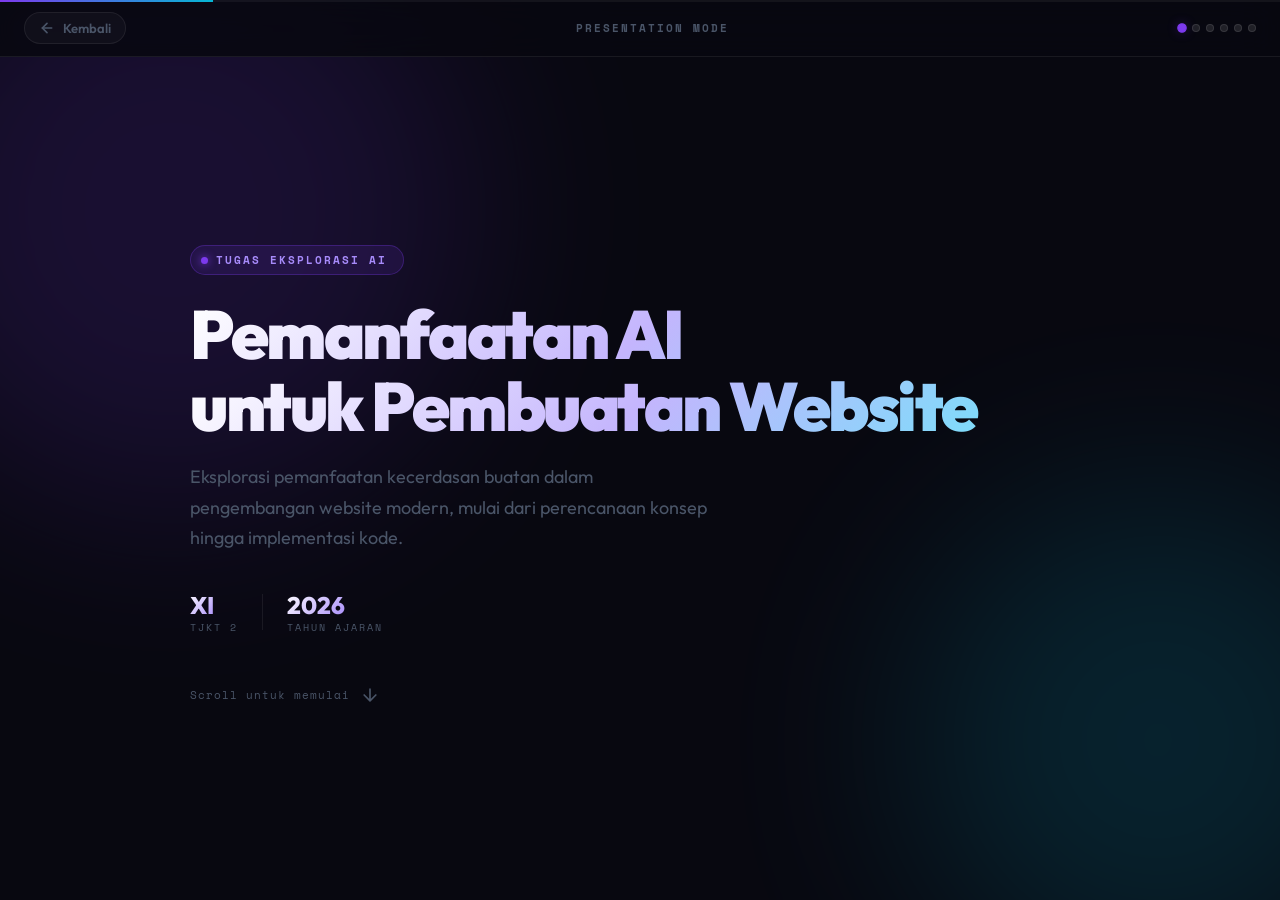
==== presentation.html @ baf689aa "Add files via upload" ====
<!DOCTYPE html>
<html lang="id">
<head>
<meta charset="UTF-8">
<meta name="viewport" content="width=device-width, initial-scale=1.0">
<title>Presentation — Pemanfaatan AI untuk Pembuatan Website</title>
<link href="https://fonts.googleapis.com/css2?family=Space+Mono:ital,wght@0,400;0,700;1,400&family=Outfit:wght@300;400;500;600;700;800;900&display=swap" rel="stylesheet">
<link rel="shortcut icon" href="favicon.jpg" type="image/x-icon" />
<link rel="stylesheet" href="style.css">
<link rel="stylesheet" href="presentation.css">
</head>
<body class="presentation-body">

<!-- Fixed Navigation -->
<nav class="pres-nav">
  <a href="index.html" class="pres-nav-back">
    <svg width="16" height="16" viewBox="0 0 24 24" fill="none" stroke="currentColor" stroke-width="2.5" stroke-linecap="round" stroke-linejoin="round"><path d="M19 12H5"/><path d="M12 19l-7-7 7-7"/></svg>
    Kembali
  </a>
  <div class="pres-nav-title">Presentation Mode</div>
  <div class="pres-nav-dots">
    <span class="pres-dot active" data-slide="0"></span>
    <span class="pres-dot" data-slide="1"></span>
    <span class="pres-dot" data-slide="2"></span>
    <span class="pres-dot" data-slide="3"></span>
    <span class="pres-dot" data-slide="4"></span>
    <span class="pres-dot" data-slide="5"></span>
  </div>
</nav>

<!-- Progress Bar -->
<div class="pres-progress"><div class="pres-progress-bar" id="progressBar"></div></div>

<!-- Slide Container -->
<main class="pres-container" id="presContainer">

  <!-- SLIDE 1: INTRO -->
  <section class="pres-slide" id="slide-1" style="--slide-accent:var(--c1);">
    <div class="pres-slide-bg">
      <div class="pres-glow pres-glow-1"></div>
      <div class="pres-glow pres-glow-2"></div>
    </div>
    <div class="pres-content">
      <div class="pres-badge">
        <div class="pres-badge-dot"></div>
        <span>Tugas Eksplorasi AI</span>
      </div>
      <h1 class="pres-title">
        <span class="pres-title-line">Pemanfaatan AI</span>
        <span class="pres-title-line">untuk Pembuatan Website</span>
      </h1>
      <p class="pres-subtitle">Eksplorasi pemanfaatan kecerdasan buatan dalam pengembangan website modern, mulai dari perencanaan konsep hingga implementasi kode.</p>
      <div class="pres-meta">
        <div class="pres-meta-item">
          <div class="pres-meta-num">XI</div>
          <div class="pres-meta-label">TJKT 2</div>
        </div>
        <div class="pres-meta-divider"></div>
        <div class="pres-meta-item">
          <div class="pres-meta-num">2026</div>
          <div class="pres-meta-label">Tahun Ajaran</div>
        </div>
      </div>
      <div class="pres-scroll-hint">
        <span>Scroll untuk memulai</span>
        <svg width="20" height="20" viewBox="0 0 24 24" fill="none" stroke="currentColor" stroke-width="2" stroke-linecap="round" stroke-linejoin="round"><path d="M12 5v14M5 12l7 7 7-7"/></svg>
      </div>
    </div>
  </section>

  <!-- SLIDE 2: AI YANG DIGUNAKAN -->
  <section class="pres-slide" id="slide-2" style="--slide-accent:var(--c2);">
    <div class="pres-slide-bg">
      <div class="pres-glow pres-glow-3"></div>
    </div>
    <div class="pres-content">
      <div class="pres-section-label">Tools & Teknologi</div>
      <h2 class="pres-section-title">AI yang Digunakan</h2>
      <p class="pres-section-desc">Dalam pengembangan project ini, kami memanfaatkan dua platform AI utama yang saling melengkapi untuk menghasilkan output optimal.</p>

      <div class="pres-tools-grid">
        <div class="pres-tool-card">
          <div class="pres-tool-icon" style="--tool-color:#10a37f;">
            <svg width="32" height="32" viewBox="0 0 24 24" fill="none" stroke="currentColor" stroke-width="1.5" stroke-linecap="round" stroke-linejoin="round"><path d="M21 15a2 2 0 0 1-2 2H7l-4 4V5a2 2 0 0 1 2-2h14a2 2 0 0 1 2 2z"/></svg>
          </div>
          <div class="pres-tool-name">ChatGPT</div>
          <div class="pres-tool-by">by OpenAI</div>
          <div class="pres-tool-desc">Digunakan sebagai fondasi perencanaan project. ChatGPT berperan dalam menyusun prompt engineering, menghasilkan ide-ide kreatif, merancang struktur website yang logis, menentukan alur navigasi pengguna, serta membuat deskripsi konten yang menarik dan persuasif.</div>
          <div class="pres-tool-tags">
            <span class="pres-tool-tag">Prompt Engineering</span>
            <span class="pres-tool-tag">Ide & Konsep</span>
            <span class="pres-tool-tag">Struktur Website</span>
          </div>
        </div>

        <div class="pres-tool-card">
          <div class="pres-tool-icon" style="--tool-color:#d97757;">
            <svg width="32" height="32" viewBox="0 0 24 24" fill="none" stroke="currentColor" stroke-width="1.5" stroke-linecap="round" stroke-linejoin="round"><polyline points="16 18 22 12 16 6"/><polyline points="8 6 2 12 8 18"/></svg>
          </div>
          <div class="pres-tool-name">Claude AI</div>
          <div class="pres-tool-by">by Anthropic</div>
          <div class="pres-tool-desc">Berperan sebagai engine implementasi teknis. Claude digunakan untuk generate kode HTML semantik, CSS modern dengan styling yang responsif, dan JavaScript interaktif. Keunggulan Claude dalam memahami konteks panjang memungkinkan generasi kode yang konsisten dan terstruktur dengan baik.</div>
          <div class="pres-tool-tags">
            <span class="pres-tool-tag">Generate Kode</span>
            <span class="pres-tool-tag">HTML / CSS / JS</span>
            <span class="pres-tool-tag">Implementasi</span>
          </div>
        </div>
      </div>
    </div>
  </section>

  <!-- SLIDE 3: IDE PROJECT -->
  <section class="pres-slide" id="slide-3" style="--slide-accent:var(--c3);">
    <div class="pres-slide-bg">
      <div class="pres-glow pres-glow-4"></div>
    </div>
    <div class="pres-content pres-content-wide">
      <div class="pres-section-label">Studi Kasus</div>
      <h2 class="pres-section-title">Ide Project: Website Nasi Goreng</h2>

      <div class="pres-case-layout">
        <div class="pres-case-main">
          <div class="pres-case-card">
            <div class="pres-case-header">
              <div class="pres-case-icon">🍳</div>
              <div>
                <div class="pres-case-client">Client: Nasi Goreng Spesial "Maknyus"</div>
                <div class="pres-case-type">Website Promosi & Penjualan</div>
              </div>
            </div>

            <div class="pres-case-body">
              <div class="pres-case-block">
                <h4>Latar Belakang Kebutuhan Client</h4>
                <p>Sebuah usaha kuliner rumahan yang bergerak di bidang nasi goreng spesial menghadapi tantangan dalam menjangkau pelanggan potensial di era digital. Usaha ini sebelumnya mengandalkan penjualan offline melalui warung tenda dan pesanan via WhatsApp pribadi, namun pertumbuhan pelanggan terhambat karena keterbatasan jangkauan pemasaran. Owner menyadari bahwa keberadaan website profesional menjadi kebutuhan urgent untuk membangun kredibilitas brand, menampilkan menu secara visual yang menarik, serta menyediakan kanal pemesanan yang terstruktur dan mudah diakses oleh pelanggan dari berbagai platform.</p>
              </div>

              <div class="pres-case-block">
                <h4>Tujuan & Target Pengguna</h4>
                <p>Website ini dirancang dengan tujuan utama sebagai media promosi digital yang mampu menampilkan identitas brand secara profesional sekaligus menjadi kanal penjualan langsung. Target pengguna meliputi masyarakat lokal usia 18–45 tahun yang aktif mencari kuliner online melalui media sosial dan mesin pencari, pelanggan setia yang ingin memesan secara praktis tanpa harus mengunjungi lokasi fisik, serta calon investor atau mitra bisnis yang membutuhkan informasi komprehensif mengenai perkembangan usaha.</p>
              </div>

              <div class="pres-case-block">
                <h4>Fitur Utama Website</h4>
                <div class="pres-feature-list">
                  <div class="pres-fitem"><span class="pres-fitem-num">01</span><div><strong>Hero Section</strong> — Tampilan pembuka dengan visual nasi goreng premium dan tagline menarik.</div></div>
                  <div class="pres-fitem"><span class="pres-fitem-num">02</span><div><strong>Menu Interaktif</strong> — Daftar lengkap menu dengan foto, deskripsi, harga, dan kategori.</div></div>
                  <div class="pres-fitem"><span class="pres-fitem-num">03</span><div><strong>Form Pemesanan</strong> — Sistem order online terintegrasi dengan pilihan delivery atau pickup.</div></div>
                  <div class="pres-fitem"><span class="pres-fitem-num">04</span><div><strong>Testimoni Pelanggan</strong> — Review dan rating untuk membangun trust calon pembeli.</div></div>
                  <div class="pres-fitem"><span class="pres-fitem-num">05</span><div><strong>Kontak & Lokasi</strong> — Informasi lengkap dengan peta interaktif dan jam operasional.</div></div>
                  <div class="pres-fitem"><span class="pres-fitem-num">06</span><div><strong>Responsive Design</strong> — Tampilan optimal di desktop, tablet, dan smartphone.</div></div>
                </div>
              </div>

              <div class="pres-case-block">
                <h4>Manfaat & Peran AI</h4>
                <p>Dengan hadirnya website ini, usaha nasi goreng diharapkan mampu meningkatkan visibilitas brand di ruang digital, memperluas jangkauan pasar melampaui radius fisik warung, serta meningkatkan efisiensi operasional melalui sistem pemesanan terotomatisasi. Pemanfaatan AI dalam proses development secara signifikan mempercepat timeline pengerjaan dari yang biasanya memerlukan waktu berminggu-minggu menjadi hanya beberapa hari. ChatGPT berperan dalam fase perencanaan dengan menghasilkan blueprint struktur website, copywriting konten, dan strategi UX yang efektif. Selanjutnya, Claude AI mengakselerasi fase implementasi dengan menghasilkan kode berkualitas produksi yang siap deploy, sehingga client dapat segera go-live dan mulai meraup keuntungan dari kanal digital.</p>
              </div>
            </div>
          </div>
        </div>
      </div>
    </div>
  </section>

  <!-- SLIDE 4: CARA KERJA AI -->
  <section class="pres-slide" id="slide-4" style="--slide-accent:var(--c4);">
    <div class="pres-slide-bg">
      <div class="pres-glow pres-glow-5"></div>
    </div>
    <div class="pres-content">
      <div class="pres-section-label">Workflow</div>
      <h2 class="pres-section-title">Cara Kerja AI</h2>
      <p class="pres-section-desc">Alur kerja kolaboratif manusia dan AI dalam pengembangan website dari nol hingga siap digunakan.</p>

      <div class="pres-flow">
        <div class="pres-flow-step">
          <div class="pres-flow-num">1</div>
          <div class="pres-flow-card">
            <div class="pres-flow-title">User Membuat Prompt</div>
            <div class="pres-flow-text">User menyusun prompt detail di ChatGPT yang mencakup kebutuhan client, target audiens, fitur yang diinginkan, dan referensi desain. Semakin spesifik prompt, semakin akurat output yang dihasilkan.</div>
          </div>
        </div>

        <div class="pres-flow-arrow">
          <svg width="24" height="24" viewBox="0 0 24 24" fill="none" stroke="currentColor" stroke-width="2" stroke-linecap="round" stroke-linejoin="round"><path d="M5 12h14M12 5l7 7-7 7"/></svg>
        </div>

        <div class="pres-flow-step">
          <div class="pres-flow-num">2</div>
          <div class="pres-flow-card">
            <div class="pres-flow-title">ChatGPT Hasilkan Ide & Struktur</div>
            <div class="pres-flow-text">ChatGPT menganalisis prompt dan menghasilkan konsep website lengkap: wireframe struktur halaman, alur navigasi, deskripsi setiap section, tone komunikasi brand, dan rekomendasi teknologi stack.</div>
          </div>
        </div>

        <div class="pres-flow-arrow">
          <svg width="24" height="24" viewBox="0 0 24 24" fill="none" stroke="currentColor" stroke-width="2" stroke-linecap="round" stroke-linejoin="round"><path d="M5 12h14M12 5l7 7-7 7"/></svg>
        </div>

        <div class="pres-flow-step">
          <div class="pres-flow-num">3</div>
          <div class="pres-flow-card">
            <div class="pres-flow-title">Prompt Diteruskan ke Claude</div>
            <div class="pres-flow-text">Seluruh hasil perencanaan dari ChatGPT — termasuk struktur, deskripsi fitur, dan kebutuhan teknis — dikompilasi menjadi satu prompt komprehensif untuk Claude AI sebagai bahan generate kode.</div>
          </div>
        </div>

        <div class="pres-flow-arrow">
          <svg width="24" height="24" viewBox="0 0 24 24" fill="none" stroke="currentColor" stroke-width="2" stroke-linecap="round" stroke-linejoin="round"><path d="M5 12h14M12 5l7 7-7 7"/></svg>
        </div>

        <div class="pres-flow-step">
          <div class="pres-flow-num">4</div>
          <div class="pres-flow-card">
            <div class="pres-flow-title">Claude Generate Kode</div>
            <div class="pres-flow-text">Claude memproses prompt dan menghasilkan file HTML semantik, CSS modern dengan styling responsif, dan JavaScript untuk interaktivitas. Kode dihasilkan dalam bentuk modular dan terdokumentasi dengan baik.</div>
          </div>
        </div>

        <div class="pres-flow-arrow">
          <svg width="24" height="24" viewBox="0 0 24 24" fill="none" stroke="currentColor" stroke-width="2" stroke-linecap="round" stroke-linejoin="round"><path d="M5 12h14M12 5l7 7-7 7"/></svg>
        </div>

        <div class="pres-flow-step">
          <div class="pres-flow-num">5</div>
          <div class="pres-flow-card">
            <div class="pres-flow-title">Website Siap Digunakan</div>
            <div class="pres-flow-text">Hasil kode direview, diuji responsivitasnya, dan dideploy ke hosting. Website nasi goreng kini siap diakses publik untuk promosi dan menerima pesanan secara online.</div>
          </div>
        </div>
      </div>
    </div>
  </section>

  <!-- SLIDE 5: PREVIEW WEBSITE -->
  <section class="pres-slide" id="slide-5" style="--slide-accent:#f59e0b;">
    <div class="pres-slide-bg">
      <div class="pres-glow pres-glow-6"></div>
    </div>
    <div class="pres-content pres-content-full">
      <div class="pres-section-label">Live Preview</div>
      <h2 class="pres-section-title">Preview Website Nasi Goreng</h2>
      <p class="pres-section-desc">Simulasi tampilan website usaha nasi goreng yang telah dibangun menggunakan AI.</p>

      <div class="pres-mockup-wrap">
        <div class="pres-mockup">
          <!-- Mockup Browser Chrome -->
          <div class="pres-browser">
            <div class="pres-browser-bar">
              <div class="pres-browser-dots">
                <span></span><span></span><span></span>
              </div>
              <div class="pres-browser-url">maknyus-nasigoreng.com</div>
            </div>

            <!-- Mockup Website Content -->
            <div class="pres-website">
              <div class="pres-web-hero">
                <div class="pres-web-hero-overlay"></div>
                <div class="pres-web-hero-content">
                  <div class="pres-web-badge">🔥 Best Seller</div>
                  <h3>Nasi Goreng Spesial Maknyus</h3>
                  <p>Cita rasa autentik dengan bumbu rahasia turun-temurun. Dijamin bikin ketagihan!</p>
                  <div class="pres-web-btns">
                    <span class="pres-web-btn-primary">Pesan Sekarang</span>
                    <span class="pres-web-btn-secondary">Lihat Menu</span>
                  </div>
                </div>
              </div>

              <div class="pres-web-section">
                <div class="pres-web-sec-title">Menu Favorit</div>
                <div class="pres-web-menu">
                  <div class="pres-web-menu-item">
                    <div class="pres-web-menu-img">🍛</div>
                    <div class="pres-web-menu-name">Nasi Goreng Spesial</div>
                    <div class="pres-web-menu-price">Rp 25.000</div>
                  </div>
                  <div class="pres-web-menu-item">
                    <div class="pres-web-menu-img">🍳</div>
                    <div class="pres-web-menu-name">Nasi Goreng Seafood</div>
                    <div class="pres-web-menu-price">Rp 32.000</div>
                  </div>
                  <div class="pres-web-menu-item">
                    <div class="pres-web-menu-img">🌶️</div>
                    <div class="pres-web-menu-name">Nasi Goreng Pedas</div>
                    <div class="pres-web-menu-price">Rp 22.000</div>
                  </div>
                  <div class="pres-web-menu-item">
                    <div class="pres-web-menu-img">🥩</div>
                    <div class="pres-web-menu-name">Nasi Goreng Kambing</div>
                    <div class="pres-web-menu-price">Rp 35.000</div>
                  </div>
                </div>
              </div>

              <div class="pres-web-section pres-web-section-dark">
                <div class="pres-web-sec-title">Kenapa Memilih Kami?</div>
                <div class="pres-web-features">
                  <div class="pres-web-feat">
                    <div class="pres-web-feat-icon">⚡</div>
                    <div class="pres-web-feat-title">Pesan Cepat</div>
                    <div class="pres-web-feat-desc">Pesanan diproses dalam 15 menit</div>
                  </div>
                  <div class="pres-web-feat">
                    <div class="pres-web-feat-icon">🌿</div>
                    <div class="pres-web-feat-title">Bahan Fresh</div>
                    <div class="pres-web-feat-desc">Sayur & protein selalu segar harian</div>
                  </div>
                  <div class="pres-web-feat">
                    <div class="pres-web-feat-icon">🛵</div>
                    <div class="pres-web-feat-title">Delivery</div>
                    <div class="pres-web-feat-desc">Gratis ongkir radius 3 km</div>
                  </div>
                </div>
              </div>

              <div class="pres-web-footer">
                <div class="pres-web-footer-brand">Maknyus</div>
                <div class="pres-web-footer-contact">📍 Jl. Merdeka No. 123 · 📞 0812-3456-7890</div>
                <div class="pres-web-footer-copy">© 2026 Nasi Goreng Maknyus. All rights reserved.</div>
              </div>
            </div>
          </div>
        </div>
      </div>
    </div>
  </section>

  <!-- SLIDE 6: ANGGOTA KELOMPOK -->
  <section class="pres-slide" id="slide-6" style="--slide-accent:var(--c5);">
    <div class="pres-slide-bg">
      <div class="pres-glow pres-glow-7"></div>
    </div>
    <div class="pres-content">
      <div class="pres-section-label">Tim Kami</div>
      <h2 class="pres-section-title">Anggota Kelompok</h2>
      <p class="pres-section-desc">Project ini disusun secara kolaboratif oleh tim beranggotakan lima orang dengan pembagian tugas yang terstruktur.</p>

      <div class="pres-team-grid">
        <div class="pres-team-card">
          <div class="pres-team-avatar" style="--team-color:var(--c1);">H</div>
          <div class="pres-team-info">
            <div class="pres-team-name">Halim</div>
            <div class="pres-team-num">Absen 31</div>
            <div class="pres-team-role">Project Lead & Prompt Engineer</div>
          </div>
        </div>

        <div class="pres-team-card">
          <div class="pres-team-avatar" style="--team-color:var(--c2);">FA</div>
          <div class="pres-team-info">
            <div class="pres-team-name">Farid Alfiyansah</div>
            <div class="pres-team-num">Absen 26</div>
            <div class="pres-team-role">Frontend Developer & UI Designer</div>
          </div>
        </div>

        <div class="pres-team-card">
          <div class="pres-team-avatar" style="--team-color:var(--c3);">DB</div>
          <div class="pres-team-info">
            <div class="pres-team-name">Devino Bintang Y</div>
            <div class="pres-team-num">Absen 5</div>
            <div class="pres-team-role">Content Writer & Researcher</div>
          </div>
        </div>

        <div class="pres-team-card">
          <div class="pres-team-avatar" style="--team-color:var(--c4);">FY</div>
          <div class="pres-team-info">
            <div class="pres-team-name">Fauzan Yusuf P</div>
            <div class="pres-team-num">Absen 27</div>
            <div class="pres-team-role">Code Reviewer & Debugger</div>
          </div>
        </div>

        <div class="pres-team-card">
          <div class="pres-team-avatar" style="--team-color:var(--c5);">DA</div>
          <div class="pres-team-info">
            <div class="pres-team-name">Denis Alfarizi</div>
            <div class="pres-team-num">Absen 4</div>
            <div class="pres-team-role">Documentation & QA Tester</div>
          </div>
        </div>
      </div>

      <div class="pres-closing">
        <div class="pres-closing-line"></div>
        <p>Terima kasih telah menyaksikan presentasi kami.</p>
        <a href="index.html" class="pres-closing-btn">Kembali ke Aplikasi AI</a>
      </div>
    </div>
  </section>

</main>

<script src="presentation.js"></script>
</body>
</html>
---- style.css ----
*, *::before, *::after { box-sizing: border-box; margin: 0; padding: 0; }
html { scroll-behavior: smooth; }

:root {
  --bg:      #080810;
  --surface: #0f0f1c;
  --card:    #13131f;
  --border:  rgba(255,255,255,0.07);
  --border2: rgba(255,255,255,0.12);
  --text:    #cbd5e1;
  --muted:   #4a5568;
  --white:   #f1f5f9;
  --c1: #7c3aed;
  --c2: #ec4899;
  --c3: #f59e0b;
  --c4: #10b981;
  --c5: #06b6d4;
  --radius: 14px;
}

body { background:var(--bg); color:var(--text); font-family:'Outfit',sans-serif; min-height:100vh; overflow-x:hidden; }
::-webkit-scrollbar{width:4px}::-webkit-scrollbar-track{background:var(--bg)}::-webkit-scrollbar-thumb{background:#2d2d50;border-radius:99px}

/* NAV */
nav {
  position:sticky;top:0;z-index:100;
  backdrop-filter:blur(20px) saturate(180%);
  background:rgba(8,8,16,0.88);
  border-bottom:1px solid var(--border);
  padding:12px 20px;
  display:flex;align-items:center;justify-content:space-between;gap:12px;
  flex-wrap:wrap;
}
.nav-logo { font-family:'Space Mono',monospace;font-size:12px;font-weight:700;color:var(--white);letter-spacing:2px;text-transform:uppercase;white-space:nowrap; }
.nav-logo span{color:var(--c1);}
.nav-tabs { display:flex;gap:4px;background:rgba(255,255,255,0.04);border:1px solid var(--border);border-radius:99px;padding:4px;overflow-x:auto;scrollbar-width:none; }
.nav-tabs::-webkit-scrollbar{display:none}
.nav-tab { background:none;border:none;cursor:pointer;padding:6px 14px;border-radius:99px;font-family:'Outfit',sans-serif;font-size:12px;font-weight:600;color:var(--muted);transition:all .25s;white-space:nowrap; }
.nav-tab:hover{color:var(--white);}
.nav-tab.active{background:var(--ac,var(--c1));color:#fff;box-shadow:0 0 14px -4px var(--ac,var(--c1));}

/* HERO */
.hero { position:relative;z-index:1;padding:80px 24px 60px;text-align:center;overflow:hidden; }
.hero-glow { position:absolute;inset:0;pointer-events:none;background:radial-gradient(ellipse 80% 60% at 20% 0%,rgba(124,58,237,.18) 0%,transparent 60%),radial-gradient(ellipse 60% 50% at 80% 30%,rgba(6,182,212,.12) 0%,transparent 55%); }
.hero-badge { display:inline-flex;align-items:center;gap:8px;background:rgba(124,58,237,.12);border:1px solid rgba(124,58,237,.3);border-radius:99px;padding:6px 16px 6px 10px;margin-bottom:24px; }
.hero-dot { width:7px;height:7px;border-radius:50%;background:var(--c1);box-shadow:0 0 8px var(--c1);animation:pdot 2s ease-in-out infinite; }
@keyframes pdot{0%,100%{opacity:1;transform:scale(1)}50%{opacity:.5;transform:scale(.7)}}
.hero-badge span { font-family:'Space Mono',monospace;font-size:11px;font-weight:700;color:#a78bfa;letter-spacing:2px;text-transform:uppercase; }
.hero h1 { font-size:clamp(30px,6vw,60px);font-weight:900;letter-spacing:-2px;line-height:1.05;background:linear-gradient(135deg,#fff 0%,#c4b5fd 40%,#67e8f9 100%);-webkit-background-clip:text;-webkit-text-fill-color:transparent;background-clip:text;margin-bottom:16px; }
.hero p { font-size:clamp(13px,2vw,16px);color:var(--muted);max-width:560px;margin:0 auto 32px;line-height:1.7; }
.hero-stats { display:flex;justify-content:center;gap:36px;flex-wrap:wrap; }
.stat { display:flex;flex-direction:column;align-items:center; }
.stat-num { font-size:26px;font-weight:800;background:linear-gradient(135deg,#fff,#a78bfa);-webkit-background-clip:text;-webkit-text-fill-color:transparent;background-clip:text; }
.stat-label { font-family:'Space Mono',monospace;font-size:10px;color:var(--muted);letter-spacing:2px;text-transform:uppercase;margin-top:2px; }

/* SEARCH */
.search-wrap { position:relative;z-index:1;max-width:500px;margin:0 auto 56px;padding:0 24px; }
.search-input { width:100%;background:var(--surface);border:1px solid var(--border2);border-radius:99px;padding:13px 20px 13px 46px;color:var(--white);font-family:'Outfit',sans-serif;font-size:14px;outline:none;transition:border-color .25s,box-shadow .25s; }
.search-input::placeholder{color:var(--muted);}
.search-input:focus{border-color:var(--c1);box-shadow:0 0 0 3px rgba(124,58,237,.15);}
.search-icon { position:absolute;left:38px;top:50%;transform:translateY(-50%);color:var(--muted);pointer-events:none; }
.no-results { text-align:center;padding:60px 24px;color:var(--muted);font-size:15px;display:none; }
.no-results.show{display:block;}

/* MAIN */
.main { position:relative;z-index:1;max-width:1180px;margin:0 auto;padding:0 20px 60px; }

/* CATEGORY */
.category { margin-bottom:60px; }
.cat-header { display:flex;align-items:center;gap:14px;margin-bottom:20px;padding-bottom:18px;border-bottom:1px solid var(--border); }
.cat-icon-wrap { width:50px;height:50px;flex-shrink:0;border-radius:13px;display:flex;align-items:center;justify-content:center;font-size:22px;background:var(--cat-bg);border:1px solid var(--cat-color);box-shadow:0 0 18px -6px var(--cat-color); }
.cat-meta{flex:1;}
.cat-num { font-family:'Space Mono',monospace;font-size:10px;color:var(--muted);letter-spacing:3px;text-transform:uppercase;margin-bottom:3px; }
.cat-title { font-size:clamp(16px,2.5vw,21px);font-weight:800;color:var(--white);letter-spacing:-.4px; }
.cat-count { font-family:'Space Mono',monospace;font-size:11px;color:var(--cat-color);background:rgba(255,255,255,.05);border:1px solid var(--border);border-radius:99px;padding:4px 12px;white-space:nowrap; }

/* GRID */
.apps-grid { display:grid;grid-template-columns:repeat(auto-fill,minmax(330px,1fr));gap:14px; }

/* CARD */
.app-card { background:var(--card);border:1px solid var(--border);border-radius:var(--radius);padding:20px;position:relative;overflow:hidden;transition:border-color .3s,transform .3s,box-shadow .3s; }
.app-card::before { content:'';position:absolute;inset:0;opacity:0;background:radial-gradient(ellipse at 0% 0%,var(--cat-color) 0%,transparent 70%);transition:opacity .4s;pointer-events:none; }
.app-card:hover { border-color:var(--cat-color);transform:translateY(-3px);box-shadow:0 12px 36px -12px rgba(0,0,0,.5),0 0 0 1px var(--cat-color); }
.app-card:hover::before{opacity:.05;}

.card-top { display:flex;align-items:flex-start;gap:12px;margin-bottom:12px; }
.app-logo { width:46px;height:46px;border-radius:11px;background:rgba(255,255,255,.05);border:1px solid var(--border);display:flex;align-items:center;justify-content:center;flex-shrink:0;overflow:hidden;font-size:24px; }
.app-logo img { width:30px;height:30px;object-fit:contain; }
.card-title-wrap{flex:1;min-width:0;}
.app-name { font-size:15px;font-weight:700;color:var(--white);margin-bottom:3px;line-height:1.2; }
.app-dev { font-family:'Space Mono',monospace;font-size:10px;color:var(--muted);letter-spacing:.5px; }
.app-badge { flex-shrink:0;font-family:'Space Mono',monospace;font-size:9px;font-weight:700;padding:3px 8px;border-radius:4px;text-transform:uppercase;letter-spacing:1px;background:var(--cat-color);color:#000;align-self:flex-start;margin-top:3px;white-space:nowrap; }

.app-desc { font-size:13px;line-height:1.75;color:#94a3b8;margin-bottom:12px; }
.app-features { display:flex;flex-wrap:wrap;gap:5px;margin-bottom:12px; }
.feature-tag { font-family:'Space Mono',monospace;font-size:10px;padding:3px 8px;border-radius:4px;color:var(--text);background:rgba(255,255,255,.04);border:1px solid var(--border); }
.app-divider { height:1px;background:var(--border);margin-bottom:10px; }
.app-use { font-size:12.5px;line-height:1.6;color:var(--muted); }
.app-use strong { color:var(--cat-color);font-weight:600; }

/* CONCLUSION */
.conclusion { position:relative;z-index:1;max-width:1180px;margin:0 auto 48px;padding:0 20px; }
.conclusion-inner { background:linear-gradient(135deg,rgba(124,58,237,.07),rgba(6,182,212,.05));border:1px solid rgba(124,58,237,.2);border-radius:var(--radius);padding:32px; }
.conclusion-inner h2 { font-size:20px;font-weight:800;color:var(--white);margin-bottom:14px;display:flex;align-items:center;gap:10px; }
.conclusion-inner p { font-size:14px;line-height:1.85;color:#94a3b8; }
.conclusion-inner p strong{color:#67e8f9;}

/* CREDIT */
.credit-section { position:relative;z-index:1;max-width:1180px;margin:0 auto;padding:0 20px 70px; }
.credit-card { background:var(--surface);border:1px solid var(--border);border-radius:var(--radius);padding:28px;display:flex;align-items:center;justify-content:space-between;flex-wrap:wrap;gap:20px;position:relative;overflow:hidden; }
.credit-card::before { content:'';position:absolute;inset:0;background:radial-gradient(ellipse at 100% 100%,rgba(124,58,237,.07),transparent 60%);pointer-events:none; }
.credit-left{display:flex;align-items:center;gap:16px;}
.credit-avatar { width:58px;height:58px;border-radius:50%;background:linear-gradient(135deg,var(--c1),var(--c5));display:flex;align-items:center;justify-content:center;font-size:22px;font-weight:800;color:#fff;flex-shrink:0;border:2px solid rgba(255,255,255,.1); }
.credit-label { font-family:'Space Mono',monospace;font-size:10px;color:var(--muted);letter-spacing:2px;text-transform:uppercase;margin-bottom:3px; }
.credit-name { font-size:19px;font-weight:800;color:var(--white);margin-bottom:2px; }
.credit-class{font-size:13px;color:var(--muted);}
.github-btn { display:inline-flex;align-items:center;gap:10px;background:#161b22;border:1px solid rgba(255,255,255,.15);border-radius:99px;padding:11px 20px;text-decoration:none;color:var(--white);font-family:'Outfit',sans-serif;font-size:14px;font-weight:600;transition:all .25s; }
.github-btn:hover{background:#21262d;border-color:rgba(255,255,255,.3);transform:translateY(-2px);box-shadow:0 8px 24px rgba(0,0,0,.4);}
.github-btn svg{width:20px;height:20px;flex-shrink:0;}
.github-btn-sub { font-family:'Space Mono',monospace;font-size:10px;color:var(--muted);display:block;line-height:1; }
.github-btn-main { font-size:14px;font-weight:700;color:var(--white);display:block;line-height:1.3; }

/* FOOTER */
footer { position:relative;z-index:1;text-align:center;padding:20px;border-top:1px solid var(--border); }
footer p { font-family:'Space Mono',monospace;font-size:11px;color:var(--muted);letter-spacing:1px; }
footer span{color:var(--c1);}

/* HIDDEN */
.app-card.hidden{display:none!important;}

/* RESPONSIVE */
@media(max-width:700px){
  nav{flex-direction:column;align-items:flex-start;}
  .hero{padding:56px 16px 44px;}
  .apps-grid{grid-template-columns:1fr;}
  .cat-header{flex-wrap:wrap;}
  .credit-card{flex-direction:column;align-items:flex-start;}
  .conclusion-inner{padding:20px 18px;}
}

/* Penambahan gaya untuk Lisensi di Footer */
.license-info {
  margin-top: 8px;
  font-family: 'Space Mono', monospace;
  font-size: 10px;
  color: var(--muted);
  opacity: 0.8;
}

.license-info a {
  color: var(--c1);
  text-decoration: none;
  border-bottom: 1px dashed rgba(124, 58, 237, 0.4);
  transition: all 0.2s;
}

.license-info a:hover {
  color: var(--white);
  border-bottom-color: var(--white);
}


/* NAV PRESENTATION LINK */
.nav-pres {
  display:inline-flex;
  align-items:center;
  gap:6px;
  background:linear-gradient(135deg, var(--c1), var(--c5));
  color:#fff;
  font-family:'Outfit',sans-serif;
  font-size:12px;
  font-weight:700;
  text-decoration:none;
  padding:7px 16px;
  border-radius:99px;
  transition:all .25s;
  white-space:nowrap;
  box-shadow:0 0 14px -4px var(--c1);
}
.nav-pres:hover {
  transform:translateY(-1px);
  box-shadow:0 6px 20px -4px var(--c1);
  filter:brightness(1.1);
}
@media(max-width:700px){
  .nav-pres{margin-top:8px;}
}
---- presentation.css ----
/* ============================================
   PRESENTATION MODE — XI TJKT 2
   ============================================ */

.presentation-body {
  overflow: hidden;
  height: 100vh;
  background: var(--bg);
}

/* Scroll Container */
.pres-container {
  height: 100vh;
  overflow-y: scroll;
  scroll-behavior: smooth;
  scroll-snap-type: y mandatory;
  -webkit-overflow-scrolling: touch;
}

.pres-container::-webkit-scrollbar { width: 6px; }
.pres-container::-webkit-scrollbar-track { background: var(--bg); }
.pres-container::-webkit-scrollbar-thumb { background: #2d2d50; border-radius: 99px; }

/* Slide Base */
.pres-slide {
  position: relative;
  min-height: 100vh;
  width: 100%;
  scroll-snap-align: start;
  display: flex;
  align-items: center;
  justify-content: center;
  padding: 90px 24px 40px;
  overflow: hidden;
  --slide-accent: var(--c1);
}

.pres-slide-bg {
  position: absolute;
  inset: 0;
  pointer-events: none;
  overflow: hidden;
}

/* Glow Effects */
.pres-glow {
  position: absolute;
  border-radius: 50%;
  filter: blur(100px);
  opacity: 0.15;
  pointer-events: none;
}
.pres-glow-1 {
  width: 600px; height: 600px;
  background: var(--c1);
  top: -10%; left: -10%;
}
.pres-glow-2 {
  width: 500px; height: 500px;
  background: var(--c5);
  bottom: -10%; right: -10%;
}
.pres-glow-3 {
  width: 700px; height: 700px;
  background: var(--c2);
  top: 50%; left: 50%;
  transform: translate(-50%, -50%);
  opacity: 0.1;
}
.pres-glow-4 {
  width: 800px; height: 800px;
  background: var(--c3);
  top: 20%; right: -20%;
  opacity: 0.08;
}
.pres-glow-5 {
  width: 600px; height: 600px;
  background: var(--c4);
  bottom: -15%; left: -10%;
  opacity: 0.12;
}
.pres-glow-6 {
  width: 700px; height: 700px;
  background: #f59e0b;
  top: -20%; left: 30%;
  opacity: 0.1;
}
.pres-glow-7 {
  width: 600px; height: 600px;
  background: var(--c5);
  bottom: -10%; right: -10%;
  opacity: 0.12;
}

/* Fixed Navigation */
.pres-nav {
  position: fixed;
  top: 0; left: 0; right: 0;
  z-index: 1000;
  backdrop-filter: blur(20px) saturate(180%);
  background: rgba(8,8,16,0.9);
  border-bottom: 1px solid var(--border);
  padding: 12px 24px;
  display: flex;
  align-items: center;
  justify-content: space-between;
  gap: 16px;
}

.pres-nav-back {
  display: inline-flex;
  align-items: center;
  gap: 8px;
  color: var(--muted);
  font-family: 'Outfit', sans-serif;
  font-size: 13px;
  font-weight: 600;
  text-decoration: none;
  padding: 7px 14px;
  border-radius: 99px;
  border: 1px solid var(--border);
  background: rgba(255,255,255,0.03);
  transition: all .25s;
  white-space: nowrap;
}
.pres-nav-back:hover {
  color: var(--white);
  border-color: var(--border2);
  background: rgba(255,255,255,0.06);
}

.pres-nav-title {
  font-family: 'Space Mono', monospace;
  font-size: 11px;
  font-weight: 700;
  color: var(--muted);
  letter-spacing: 2px;
  text-transform: uppercase;
  text-align: center;
  flex: 1;
}

.pres-nav-dots {
  display: flex;
  gap: 6px;
}

.pres-dot {
  width: 8px; height: 8px;
  border-radius: 50%;
  background: rgba(255,255,255,0.1);
  border: 1px solid rgba(255,255,255,0.1);
  cursor: pointer;
  transition: all .3s;
}
.pres-dot.active {
  background: var(--slide-accent, var(--c1));
  border-color: var(--slide-accent, var(--c1));
  box-shadow: 0 0 10px -2px var(--slide-accent, var(--c1));
  transform: scale(1.2);
}

/* Progress Bar */
.pres-progress {
  position: fixed;
  top: 0; left: 0; right: 0;
  z-index: 1001;
  height: 2px;
  background: rgba(255,255,255,0.05);
}
.pres-progress-bar {
  height: 100%;
  background: linear-gradient(90deg, var(--c1), var(--c5));
  width: 0%;
  transition: width .3s ease;
}

/* Content Wrapper */
.pres-content {
  position: relative;
  z-index: 2;
  max-width: 900px;
  width: 100%;
  opacity: 0;
  transform: translateY(30px);
  transition: opacity .6s ease, transform .6s ease;
}

.pres-content.visible {
  opacity: 1;
  transform: translateY(0);
}

.pres-content-wide {
  max-width: 1100px;
}

.pres-content-full {
  max-width: 1000px;
}

/* Badge */
.pres-badge {
  display: inline-flex;
  align-items: center;
  gap: 8px;
  background: rgba(124,58,237,.12);
  border: 1px solid rgba(124,58,237,.3);
  border-radius: 99px;
  padding: 6px 16px 6px 10px;
  margin-bottom: 24px;
}
.pres-badge-dot {
  width: 7px; height: 7px;
  border-radius: 50%;
  background: var(--c1);
  box-shadow: 0 0 8px var(--c1);
  animation: pdot 2s ease-in-out infinite;
}
.pres-badge span {
  font-family: 'Space Mono', monospace;
  font-size: 11px;
  font-weight: 700;
  color: #a78bfa;
  letter-spacing: 2px;
  text-transform: uppercase;
}

/* Typography */
.pres-title {
  font-size: clamp(36px, 7vw, 68px);
  font-weight: 900;
  letter-spacing: -2.5px;
  line-height: 1.05;
  margin-bottom: 20px;
}
.pres-title-line {
  display: block;
  background: linear-gradient(135deg, #fff 0%, #c4b5fd 50%, #67e8f9 100%);
  -webkit-background-clip: text;
  -webkit-text-fill-color: transparent;
  background-clip: text;
}

.pres-subtitle {
  font-size: clamp(14px, 2vw, 18px);
  color: var(--muted);
  max-width: 520px;
  line-height: 1.7;
  margin-bottom: 36px;
}

.pres-section-label {
  font-family: 'Space Mono', monospace;
  font-size: 11px;
  font-weight: 700;
  color: var(--slide-accent, var(--c1));
  letter-spacing: 3px;
  text-transform: uppercase;
  margin-bottom: 10px;
}

.pres-section-title {
  font-size: clamp(26px, 4.5vw, 42px);
  font-weight: 800;
  color: var(--white);
  letter-spacing: -1px;
  margin-bottom: 12px;
}

.pres-section-desc {
  font-size: clamp(13px, 1.8vw, 15px);
  color: var(--muted);
  max-width: 600px;
  line-height: 1.7;
  margin-bottom: 32px;
}

/* Meta Info */
.pres-meta {
  display: flex;
  align-items: center;
  gap: 24px;
  margin-bottom: 48px;
}
.pres-meta-item {
  display: flex;
  flex-direction: column;
  align-items: flex-start;
}
.pres-meta-num {
  font-size: 24px;
  font-weight: 800;
  background: linear-gradient(135deg, #fff, #a78bfa);
  -webkit-background-clip: text;
  -webkit-text-fill-color: transparent;
  background-clip: text;
}
.pres-meta-label {
  font-family: 'Space Mono', monospace;
  font-size: 10px;
  color: var(--muted);
  letter-spacing: 2px;
  text-transform: uppercase;
}
.pres-meta-divider {
  width: 1px;
  height: 36px;
  background: var(--border);
}

/* Scroll Hint */
.pres-scroll-hint {
  display: inline-flex;
  align-items: center;
  gap: 10px;
  color: var(--muted);
  font-family: 'Space Mono', monospace;
  font-size: 11px;
  letter-spacing: 1px;
  animation: bounce 2s ease-in-out infinite;
}
@keyframes bounce {
  0%, 100% { transform: translateY(0); }
  50% { transform: translateY(6px); }
}

/* Tools Grid (Slide 2) */
.pres-tools-grid {
  display: grid;
  grid-template-columns: repeat(2, 1fr);
  gap: 16px;
}

.pres-tool-card {
  background: var(--card);
  border: 1px solid var(--border);
  border-radius: var(--radius);
  padding: 28px;
  transition: all .3s;
  position: relative;
  overflow: hidden;
}
.pres-tool-card::before {
  content: '';
  position: absolute;
  inset: 0;
  opacity: 0;
  background: radial-gradient(ellipse at 0% 0%, var(--tool-color) 0%, transparent 70%);
  transition: opacity .4s;
  pointer-events: none;
}
.pres-tool-card:hover {
  border-color: var(--tool-color);
  transform: translateY(-3px);
  box-shadow: 0 12px 36px -12px rgba(0,0,0,.5), 0 0 0 1px var(--tool-color);
}
.pres-tool-card:hover::before { opacity: .05; }

.pres-tool-icon {
  width: 56px; height: 56px;
  border-radius: 14px;
  background: rgba(255,255,255,0.04);
  border: 1px solid var(--border);
  display: flex;
  align-items: center;
  justify-content: center;
  color: var(--tool-color);
  margin-bottom: 16px;
  font-size: 24px;
}

.pres-tool-name {
  font-size: 20px;
  font-weight: 800;
  color: var(--white);
  margin-bottom: 2px;
}
.pres-tool-by {
  font-family: 'Space Mono', monospace;
  font-size: 11px;
  color: var(--muted);
  margin-bottom: 12px;
}
.pres-tool-desc {
  font-size: 13.5px;
  line-height: 1.75;
  color: #94a3b8;
  margin-bottom: 14px;
}
.pres-tool-tags {
  display: flex;
  flex-wrap: wrap;
  gap: 5px;
}
.pres-tool-tag {
  font-family: 'Space Mono', monospace;
  font-size: 10px;
  padding: 4px 10px;
  border-radius: 4px;
  color: var(--text);
  background: rgba(255,255,255,0.04);
  border: 1px solid var(--border);
}

/* Case Study (Slide 3) */
.pres-case-layout {
  display: flex;
  gap: 20px;
}

.pres-case-card {
  background: var(--card);
  border: 1px solid var(--border);
  border-radius: var(--radius);
  overflow: hidden;
  transition: all .3s;
}
.pres-case-card:hover {
  border-color: var(--c3);
  box-shadow: 0 12px 36px -12px rgba(0,0,0,.5), 0 0 0 1px var(--c3);
}

.pres-case-header {
  display: flex;
  align-items: center;
  gap: 14px;
  padding: 20px 24px;
  border-bottom: 1px solid var(--border);
  background: rgba(245,158,11,.05);
}
.pres-case-icon {
  width: 48px; height: 48px;
  border-radius: 12px;
  background: linear-gradient(135deg, #f59e0b, #fbbf24);
  display: flex;
  align-items: center;
  justify-content: center;
  font-size: 24px;
  flex-shrink: 0;
}
.pres-case-client {
  font-size: 15px;
  font-weight: 700;
  color: var(--white);
}
.pres-case-type {
  font-family: 'Space Mono', monospace;
  font-size: 11px;
  color: var(--muted);
  margin-top: 2px;
}

.pres-case-body {
  padding: 24px;
  max-height: 58vh;
  overflow-y: auto;
}
.pres-case-body::-webkit-scrollbar { width: 4px; }
.pres-case-body::-webkit-scrollbar-thumb { background: #2d2d50; border-radius: 99px; }

.pres-case-block {
  margin-bottom: 20px;
}
.pres-case-block:last-child { margin-bottom: 0; }
.pres-case-block h4 {
  font-size: 14px;
  font-weight: 700;
  color: var(--c3);
  margin-bottom: 8px;
  display: flex;
  align-items: center;
  gap: 8px;
}
.pres-case-block h4::before {
  content: '';
  width: 4px; height: 16px;
  background: var(--c3);
  border-radius: 2px;
}
.pres-case-block p {
  font-size: 13.5px;
  line-height: 1.85;
  color: #94a3b8;
  text-align: justify;
}

.pres-feature-list {
  display: grid;
  grid-template-columns: repeat(2, 1fr);
  gap: 10px;
}
.pres-fitem {
  display: flex;
  align-items: flex-start;
  gap: 10px;
  background: rgba(255,255,255,0.03);
  border: 1px solid var(--border);
  border-radius: 10px;
  padding: 12px;
}
.pres-fitem-num {
  font-family: 'Space Mono', monospace;
  font-size: 10px;
  font-weight: 700;
  color: var(--c3);
  background: rgba(245,158,11,.1);
  border: 1px solid rgba(245,158,11,.2);
  border-radius: 6px;
  padding: 3px 7px;
  flex-shrink: 0;
}
.pres-fitem div {
  font-size: 12.5px;
  line-height: 1.5;
  color: var(--text);
}
.pres-fitem div strong {
  color: var(--white);
  font-weight: 600;
}

/* Flow Steps (Slide 4) */
.pres-flow {
  display: flex;
  flex-direction: column;
  gap: 0;
  max-width: 700px;
}

.pres-flow-step {
  display: flex;
  align-items: flex-start;
  gap: 16px;
}

.pres-flow-num {
  width: 40px; height: 40px;
  border-radius: 50%;
  background: linear-gradient(135deg, var(--c4), #34d399);
  display: flex;
  align-items: center;
  justify-content: center;
  font-size: 16px;
  font-weight: 800;
  color: #000;
  flex-shrink: 0;
  box-shadow: 0 0 20px -6px var(--c4);
}

.pres-flow-card {
  flex: 1;
  background: var(--card);
  border: 1px solid var(--border);
  border-radius: var(--radius);
  padding: 20px;
  margin-bottom: 0;
  transition: all .3s;
}
.pres-flow-card:hover {
  border-color: var(--c4);
  transform: translateX(4px);
}

.pres-flow-title {
  font-size: 15px;
  font-weight: 700;
  color: var(--white);
  margin-bottom: 6px;
}
.pres-flow-text {
  font-size: 13px;
  line-height: 1.7;
  color: #94a3b8;
}

.pres-flow-arrow {
  display: flex;
  justify-content: center;
  padding: 8px 0;
  color: var(--muted);
  margin-left: 12px;
}

/* Mockup (Slide 5) */
.pres-mockup-wrap {
  display: flex;
  justify-content: center;
  margin-top: 8px;
}

.pres-mockup {
  width: 100%;
  max-width: 720px;
}

.pres-browser {
  background: #0a0a12;
  border: 1px solid var(--border);
  border-radius: 14px;
  overflow: hidden;
  box-shadow: 0 24px 60px -20px rgba(0,0,0,.8), 0 0 0 1px rgba(255,255,255,.05);
}

.pres-browser-bar {
  display: flex;
  align-items: center;
  gap: 12px;
  padding: 10px 14px;
  background: rgba(255,255,255,.03);
  border-bottom: 1px solid var(--border);
}

.pres-browser-dots {
  display: flex;
  gap: 6px;
  flex-shrink: 0;
}
.pres-browser-dots span {
  width: 10px; height: 10px;
  border-radius: 50%;
  background: rgba(255,255,255,.15);
}
.pres-browser-dots span:nth-child(1) { background: #ff5f56; }
.pres-browser-dots span:nth-child(2) { background: #ffbd2e; }
.pres-browser-dots span:nth-child(3) { background: #27c93f; }

.pres-browser-url {
  flex: 1;
  background: rgba(255,255,255,.04);
  border: 1px solid var(--border);
  border-radius: 6px;
  padding: 5px 12px;
  font-family: 'Space Mono', monospace;
  font-size: 11px;
  color: var(--muted);
  text-align: center;
}

/* Website Mockup Content */
.pres-website {
  background: #fff;
  color: #1a1a2e;
  font-family: 'Outfit', sans-serif;
  max-height: 380px;
  overflow-y: auto;
}
.pres-website::-webkit-scrollbar { width: 4px; }
.pres-website::-webkit-scrollbar-thumb { background: #ddd; border-radius: 99px; }

.pres-web-hero {
  position: relative;
  background: linear-gradient(135deg, #1a1a2e 0%, #16213e 50%, #0f3460 100%);
  padding: 40px 28px;
  text-align: center;
  color: #fff;
  overflow: hidden;
}
.pres-web-hero-overlay {
  position: absolute;
  inset: 0;
  background: url("data:image/svg+xml,%3Csvg width='60' height='60' viewBox='0 0 60 60' xmlns='http://www.w3.org/2000/svg'%3E%3Cg fill='none' fill-rule='evenodd'%3E%3Cg fill='%23ffffff' fill-opacity='0.03'%3E%3Cpath d='M36 34v-4h-2v4h-4v2h4v4h2v-4h4v-2h-4zm0-30V0h-2v4h-4v2h4v4h2V6h4V4h-4zM6 34v-4H4v4H0v2h4v4h2v-4h4v-2H6zM6 4V0H4v4H0v2h4v4h2V6h4V4H6z'/%3E%3C/g%3E%3C/g%3E%3C/svg%3E");
  opacity: .5;
}
.pres-web-hero-content {
  position: relative;
  z-index: 1;
}
.pres-web-badge {
  display: inline-block;
  background: rgba(245,158,11,.2);
  border: 1px solid rgba(245,158,11,.4);
  color: #fbbf24;
  font-size: 11px;
  font-weight: 700;
  padding: 4px 12px;
  border-radius: 99px;
  margin-bottom: 14px;
  letter-spacing: 1px;
}
.pres-web-hero h3 {
  font-size: 22px;
  font-weight: 800;
  margin-bottom: 8px;
  letter-spacing: -0.5px;
}
.pres-web-hero p {
  font-size: 13px;
  color: rgba(255,255,255,.7);
  max-width: 320px;
  margin: 0 auto 18px;
  line-height: 1.5;
}
.pres-web-btns {
  display: flex;
  gap: 10px;
  justify-content: center;
  flex-wrap: wrap;
}
.pres-web-btn-primary {
  background: linear-gradient(135deg, #f59e0b, #fbbf24);
  color: #1a1a2e;
  font-size: 12px;
  font-weight: 700;
  padding: 8px 18px;
  border-radius: 99px;
}
.pres-web-btn-secondary {
  background: rgba(255,255,255,.1);
  border: 1px solid rgba(255,255,255,.2);
  color: #fff;
  font-size: 12px;
  font-weight: 600;
  padding: 8px 18px;
  border-radius: 99px;
}

.pres-web-section {
  padding: 28px;
}
.pres-web-section-dark {
  background: #f8fafc;
}

.pres-web-sec-title {
  font-size: 16px;
  font-weight: 800;
  color: #1a1a2e;
  text-align: center;
  margin-bottom: 18px;
  letter-spacing: -0.3px;
}

.pres-web-menu {
  display: grid;
  grid-template-columns: repeat(2, 1fr);
  gap: 10px;
}
.pres-web-menu-item {
  background: #fff;
  border: 1px solid #e2e8f0;
  border-radius: 12px;
  padding: 14px;
  text-align: center;
  transition: all .2s;
}
.pres-web-menu-item:hover {
  border-color: #f59e0b;
  box-shadow: 0 4px 12px -4px rgba(245,158,11,.2);
}
.pres-web-menu-img {
  font-size: 28px;
  margin-bottom: 6px;
}
.pres-web-menu-name {
  font-size: 12px;
  font-weight: 700;
  color: #1a1a2e;
  margin-bottom: 4px;
}
.pres-web-menu-price {
  font-family: 'Space Mono', monospace;
  font-size: 12px;
  font-weight: 700;
  color: #f59e0b;
}

.pres-web-features {
  display: flex;
  justify-content: center;
  gap: 16px;
  flex-wrap: wrap;
}
.pres-web-feat {
  text-align: center;
  max-width: 140px;
}
.pres-web-feat-icon {
  width: 44px; height: 44px;
  border-radius: 12px;
  background: linear-gradient(135deg, #f59e0b, #fbbf24);
  display: flex;
  align-items: center;
  justify-content: center;
  font-size: 20px;
  margin: 0 auto 8px;
}
.pres-web-feat-title {
  font-size: 13px;
  font-weight: 700;
  color: #1a1a2e;
  margin-bottom: 2px;
}
.pres-web-feat-desc {
  font-size: 11px;
  color: #64748b;
  line-height: 1.4;
}

.pres-web-footer {
  background: #1a1a2e;
  color: #fff;
  padding: 20px;
  text-align: center;
}
.pres-web-footer-brand {
  font-size: 18px;
  font-weight: 800;
  background: linear-gradient(135deg, #f59e0b, #fbbf24);
  -webkit-background-clip: text;
  -webkit-text-fill-color: transparent;
  background-clip: text;
  margin-bottom: 6px;
}
.pres-web-footer-contact {
  font-size: 11px;
  color: rgba(255,255,255,.6);
  margin-bottom: 4px;
}
.pres-web-footer-copy {
  font-size: 10px;
  color: rgba(255,255,255,.4);
}

/* Team Grid (Slide 6) */
.pres-team-grid {
  display: grid;
  grid-template-columns: repeat(5, 1fr);
  gap: 12px;
  margin-bottom: 40px;
}

.pres-team-card {
  background: var(--card);
  border: 1px solid var(--border);
  border-radius: var(--radius);
  padding: 22px 16px;
  text-align: center;
  transition: all .3s;
  position: relative;
  overflow: hidden;
}
.pres-team-card::before {
  content: '';
  position: absolute;
  inset: 0;
  opacity: 0;
  background: radial-gradient(ellipse at 50% 0%, var(--team-color) 0%, transparent 70%);
  transition: opacity .4s;
  pointer-events: none;
}
.pres-team-card:hover {
  border-color: var(--team-color);
  transform: translateY(-4px);
  box-shadow: 0 12px 36px -12px rgba(0,0,0,.5), 0 0 0 1px var(--team-color);
}
.pres-team-card:hover::before { opacity: .06; }

.pres-team-avatar {
  width: 56px; height: 56px;
  border-radius: 50%;
  background: linear-gradient(135deg, var(--team-color), rgba(255,255,255,.2));
  display: flex;
  align-items: center;
  justify-content: center;
  font-size: 18px;
  font-weight: 800;
  color: #fff;
  margin: 0 auto 12px;
  border: 2px solid rgba(255,255,255,.1);
}

.pres-team-name {
  font-size: 14px;
  font-weight: 700;
  color: var(--white);
  margin-bottom: 2px;
}
.pres-team-num {
  font-family: 'Space Mono', monospace;
  font-size: 10px;
  color: var(--muted);
  margin-bottom: 8px;
}
.pres-team-role {
  font-size: 11px;
  line-height: 1.4;
  color: #94a3b8;
}

/* Closing */
.pres-closing {
  text-align: center;
  padding-top: 20px;
}
.pres-closing-line {
  width: 60px;
  height: 2px;
  background: linear-gradient(90deg, var(--c1), var(--c5));
  margin: 0 auto 20px;
  border-radius: 2px;
}
.pres-closing p {
  font-size: 14px;
  color: var(--muted);
  margin-bottom: 20px;
}
.pres-closing-btn {
  display: inline-flex;
  align-items: center;
  gap: 8px;
  background: linear-gradient(135deg, var(--c1), var(--c5));
  color: #fff;
  font-family: 'Outfit', sans-serif;
  font-size: 14px;
  font-weight: 700;
  text-decoration: none;
  padding: 12px 28px;
  border-radius: 99px;
  transition: all .25s;
  box-shadow: 0 0 20px -6px var(--c1);
}
.pres-closing-btn:hover {
  transform: translateY(-2px);
  box-shadow: 0 8px 28px -6px var(--c1);
  filter: brightness(1.1);
}

/* ============================================
   RESPONSIVE
   ============================================ */

@media (max-width: 900px) {
  .pres-tools-grid {
    grid-template-columns: 1fr;
  }
  .pres-feature-list {
    grid-template-columns: 1fr;
  }
  .pres-team-grid {
    grid-template-columns: repeat(3, 1fr);
  }
  .pres-case-body {
    max-height: 50vh;
  }
}

@media (max-width: 700px) {
  .pres-slide {
    padding: 80px 16px 30px;
    min-height: 100svh;
  }
  .pres-nav {
    padding: 10px 14px;
  }
  .pres-nav-title {
    display: none;
  }
  .pres-content {
    padding: 0 4px;
  }
  .pres-team-grid {
    grid-template-columns: repeat(2, 1fr);
  }
  .pres-web-menu {
    grid-template-columns: 1fr;
  }
  .pres-web-features {
    flex-direction: column;
    align-items: center;
  }
  .pres-meta {
    gap: 16px;
  }
  .pres-flow-arrow {
    margin-left: 8px;
  }
  .pres-case-body {
    max-height: 45vh;
    padding: 16px;
  }
}

@media (max-width: 400px) {
  .pres-team-grid {
    grid-template-columns: 1fr;
  }
  .pres-tool-card {
    padding: 20px;
  }
}
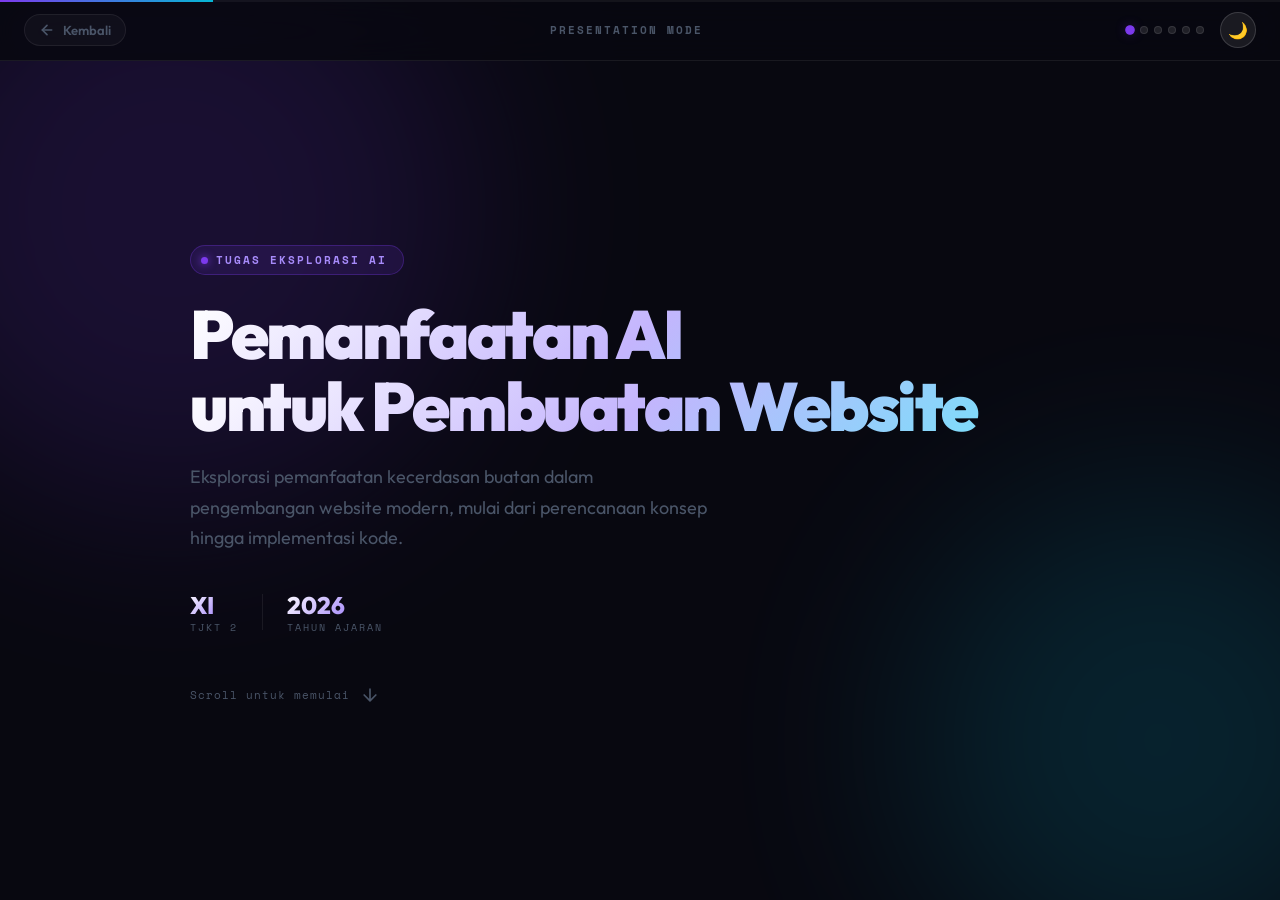
==== commit 4a06b542: "Add files via upload" ====
--- a/presentation.html
+++ b/presentation.html
@@ -26,6 +26,10 @@
     <span class="pres-dot" data-slide="4"></span>
     <span class="pres-dot" data-slide="5"></span>
   </div>
+  <button class="theme-toggle" id="themeToggle" title="Toggle Dark/Light Mode" aria-label="Toggle theme">
+    <span class="icon-dark">🌙</span>
+    <span class="icon-light">☀️</span>
+  </button>
 </nav>
 
 <!-- Progress Bar -->
@@ -389,7 +393,7 @@
       <div class="pres-closing">
         <div class="pres-closing-line"></div>
         <p>Terima kasih telah menyaksikan presentasi kami.</p>
-        <a href="index.html" class="pres-closing-btn">Kembali ke Aplikasi AI</a>
+        <a href="index.html" class="pres-closing-btn">Kembali ke Beranda</a>
       </div>
     </div>
   </section>
@@ -397,5 +401,6 @@
 </main>
 
 <script src="presentation.js"></script>
+<script src="theme.js"></script>
 </body>
-</html>+</html>
--- a/style.css
+++ b/style.css
@@ -1,7 +1,18 @@
 *, *::before, *::after { box-sizing: border-box; margin: 0; padding: 0; }
-html { scroll-behavior: smooth; }
-
+html { scroll-behavior: smooth; overflow-x: hidden; }
+
+/* ============================================================
+   CSS VARIABLES — THEME SYSTEM
+   ============================================================ */
 :root {
+  --c1: #7c3aed;
+  --c2: #ec4899;
+  --c3: #f59e0b;
+  --c4: #10b981;
+  --c5: #06b6d4;
+  --radius: 14px;
+
+  /* Dark mode (default) */
   --bg:      #080810;
   --surface: #0f0f1c;
   --card:    #13131f;
@@ -10,178 +21,278 @@
   --text:    #cbd5e1;
   --muted:   #4a5568;
   --white:   #f1f5f9;
-  --c1: #7c3aed;
-  --c2: #ec4899;
-  --c3: #f59e0b;
-  --c4: #10b981;
-  --c5: #06b6d4;
-  --radius: 14px;
-}
-
-body { background:var(--bg); color:var(--text); font-family:'Outfit',sans-serif; min-height:100vh; overflow-x:hidden; }
-::-webkit-scrollbar{width:4px}::-webkit-scrollbar-track{background:var(--bg)}::-webkit-scrollbar-thumb{background:#2d2d50;border-radius:99px}
-
-/* NAV */
+  --scrollbar-thumb: #2d2d50;
+  --theme-transition: background-color 0.3s ease, color 0.3s ease, border-color 0.3s ease, box-shadow 0.3s ease;
+}
+
+/* Light mode */
+body.light-theme {
+  --bg:      #f0f2f8;
+  --surface: #ffffff;
+  --card:    #ffffff;
+  --border:  rgba(0,0,0,0.09);
+  --border2: rgba(0,0,0,0.15);
+  --text:    #374151;
+  --muted:   #9ca3af;
+  --white:   #111827;
+  --scrollbar-thumb: #c7c7d8;
+}
+
+body {
+  background: var(--bg);
+  color: var(--text);
+  font-family: 'Outfit', sans-serif;
+  min-height: 100vh;
+  overflow-x: hidden;
+  transition: var(--theme-transition);
+}
+
+::-webkit-scrollbar { width: 4px; }
+::-webkit-scrollbar-track { background: var(--bg); }
+::-webkit-scrollbar-thumb { background: var(--scrollbar-thumb); border-radius: 99px; }
+
+/* ============================================================
+   THEME TOGGLE BUTTON
+   ============================================================ */
+.theme-toggle {
+  display: inline-flex;
+  align-items: center;
+  justify-content: center;
+  width: 36px;
+  height: 36px;
+  border-radius: 50%;
+  border: 1px solid var(--border2);
+  background: var(--surface);
+  color: var(--text);
+  cursor: pointer;
+  transition: all 0.25s ease;
+  flex-shrink: 0;
+  font-size: 16px;
+}
+.theme-toggle:hover {
+  border-color: var(--c1);
+  box-shadow: 0 0 12px -4px var(--c1);
+  transform: scale(1.08);
+}
+.theme-toggle .icon-dark  { display: inline; }
+.theme-toggle .icon-light { display: none; }
+body.light-theme .theme-toggle .icon-dark  { display: none; }
+body.light-theme .theme-toggle .icon-light { display: inline; }
+
+/* ============================================================
+   NAV
+   ============================================================ */
 nav {
-  position:sticky;top:0;z-index:100;
-  backdrop-filter:blur(20px) saturate(180%);
-  background:rgba(8,8,16,0.88);
-  border-bottom:1px solid var(--border);
-  padding:12px 20px;
-  display:flex;align-items:center;justify-content:space-between;gap:12px;
-  flex-wrap:wrap;
-}
+  position: sticky; top: 0; z-index: 100;
+  backdrop-filter: blur(20px) saturate(180%);
+  background: rgba(8,8,16,0.88);
+  border-bottom: 1px solid var(--border);
+  padding: 12px 20px;
+  display: flex; align-items: center; justify-content: space-between; gap: 12px;
+  flex-wrap: wrap;
+  max-width: 100%;
+  transition: background 0.3s, border-color 0.3s;
+}
+body.light-theme nav { background: rgba(240,242,248,0.92); }
+
 .nav-logo { font-family:'Space Mono',monospace;font-size:12px;font-weight:700;color:var(--white);letter-spacing:2px;text-transform:uppercase;white-space:nowrap; }
-.nav-logo span{color:var(--c1);}
-.nav-tabs { display:flex;gap:4px;background:rgba(255,255,255,0.04);border:1px solid var(--border);border-radius:99px;padding:4px;overflow-x:auto;scrollbar-width:none; }
-.nav-tabs::-webkit-scrollbar{display:none}
+.nav-logo span { color: var(--c1); }
+
+.nav-tabs { display:flex;gap:4px;background:rgba(255,255,255,0.04);border:1px solid var(--border);border-radius:99px;padding:4px;overflow-x:auto;scrollbar-width:none;max-width:100%;flex-shrink:1;min-width:0; }
+body.light-theme .nav-tabs { background: rgba(0,0,0,0.04); }
+.nav-tabs::-webkit-scrollbar { display: none; }
+
 .nav-tab { background:none;border:none;cursor:pointer;padding:6px 14px;border-radius:99px;font-family:'Outfit',sans-serif;font-size:12px;font-weight:600;color:var(--muted);transition:all .25s;white-space:nowrap; }
-.nav-tab:hover{color:var(--white);}
-.nav-tab.active{background:var(--ac,var(--c1));color:#fff;box-shadow:0 0 14px -4px var(--ac,var(--c1));}
-
-/* HERO */
-.hero { position:relative;z-index:1;padding:80px 24px 60px;text-align:center;overflow:hidden; }
+.nav-tab:hover { color: var(--white); }
+.nav-tab.active { background:var(--ac,var(--c1));color:#fff;box-shadow:0 0 14px -4px var(--ac,var(--c1)); }
+
+.nav-right { display:flex;align-items:center;gap:10px;flex-shrink:0; }
+
+/* ============================================================
+   HERO
+   ============================================================ */
+.hero { position:relative;z-index:1;padding:80px 24px 60px;text-align:center;overflow:hidden;max-width:100%; }
 .hero-glow { position:absolute;inset:0;pointer-events:none;background:radial-gradient(ellipse 80% 60% at 20% 0%,rgba(124,58,237,.18) 0%,transparent 60%),radial-gradient(ellipse 60% 50% at 80% 30%,rgba(6,182,212,.12) 0%,transparent 55%); }
 .hero-badge { display:inline-flex;align-items:center;gap:8px;background:rgba(124,58,237,.12);border:1px solid rgba(124,58,237,.3);border-radius:99px;padding:6px 16px 6px 10px;margin-bottom:24px; }
 .hero-dot { width:7px;height:7px;border-radius:50%;background:var(--c1);box-shadow:0 0 8px var(--c1);animation:pdot 2s ease-in-out infinite; }
 @keyframes pdot{0%,100%{opacity:1;transform:scale(1)}50%{opacity:.5;transform:scale(.7)}}
 .hero-badge span { font-family:'Space Mono',monospace;font-size:11px;font-weight:700;color:#a78bfa;letter-spacing:2px;text-transform:uppercase; }
 .hero h1 { font-size:clamp(30px,6vw,60px);font-weight:900;letter-spacing:-2px;line-height:1.05;background:linear-gradient(135deg,#fff 0%,#c4b5fd 40%,#67e8f9 100%);-webkit-background-clip:text;-webkit-text-fill-color:transparent;background-clip:text;margin-bottom:16px; }
+body.light-theme .hero h1 { background:linear-gradient(135deg,#1e1b4b 0%,#7c3aed 40%,#0891b2 100%);-webkit-background-clip:text;-webkit-text-fill-color:transparent;background-clip:text; }
 .hero p { font-size:clamp(13px,2vw,16px);color:var(--muted);max-width:560px;margin:0 auto 32px;line-height:1.7; }
 .hero-stats { display:flex;justify-content:center;gap:36px;flex-wrap:wrap; }
 .stat { display:flex;flex-direction:column;align-items:center; }
 .stat-num { font-size:26px;font-weight:800;background:linear-gradient(135deg,#fff,#a78bfa);-webkit-background-clip:text;-webkit-text-fill-color:transparent;background-clip:text; }
+body.light-theme .stat-num { background:linear-gradient(135deg,#1e1b4b,#7c3aed);-webkit-background-clip:text;-webkit-text-fill-color:transparent;background-clip:text; }
 .stat-label { font-family:'Space Mono',monospace;font-size:10px;color:var(--muted);letter-spacing:2px;text-transform:uppercase;margin-top:2px; }
 
-/* SEARCH */
-.search-wrap { position:relative;z-index:1;max-width:500px;margin:0 auto 56px;padding:0 24px; }
-.search-input { width:100%;background:var(--surface);border:1px solid var(--border2);border-radius:99px;padding:13px 20px 13px 46px;color:var(--white);font-family:'Outfit',sans-serif;font-size:14px;outline:none;transition:border-color .25s,box-shadow .25s; }
-.search-input::placeholder{color:var(--muted);}
-.search-input:focus{border-color:var(--c1);box-shadow:0 0 0 3px rgba(124,58,237,.15);}
+/* ============================================================
+   SEARCH
+   ============================================================ */
+.search-wrap { position:relative;z-index:1;max-width:500px;width:100%;margin:0 auto 56px;padding:0 24px; }
+.search-input { width:100%;background:var(--surface);border:1px solid var(--border2);border-radius:99px;padding:13px 20px 13px 46px;color:var(--white);font-family:'Outfit',sans-serif;font-size:14px;outline:none;transition:border-color .25s,box-shadow .25s,background 0.3s,color 0.3s; }
+.search-input::placeholder { color:var(--muted); }
+.search-input:focus { border-color:var(--c1);box-shadow:0 0 0 3px rgba(124,58,237,.15); }
 .search-icon { position:absolute;left:38px;top:50%;transform:translateY(-50%);color:var(--muted);pointer-events:none; }
 .no-results { text-align:center;padding:60px 24px;color:var(--muted);font-size:15px;display:none; }
-.no-results.show{display:block;}
-
-/* MAIN */
-.main { position:relative;z-index:1;max-width:1180px;margin:0 auto;padding:0 20px 60px; }
-
-/* CATEGORY */
+.no-results.show { display:block; }
+
+/* ============================================================
+   MAIN — FIX: width:100% mencegah box-model overflow
+   ============================================================ */
+.main { position:relative;z-index:1;max-width:1180px;width:100%;margin:0 auto;padding:0 20px 60px; }
+
+/* ============================================================
+   CATEGORY
+   ============================================================ */
 .category { margin-bottom:60px; }
 .cat-header { display:flex;align-items:center;gap:14px;margin-bottom:20px;padding-bottom:18px;border-bottom:1px solid var(--border); }
 .cat-icon-wrap { width:50px;height:50px;flex-shrink:0;border-radius:13px;display:flex;align-items:center;justify-content:center;font-size:22px;background:var(--cat-bg);border:1px solid var(--cat-color);box-shadow:0 0 18px -6px var(--cat-color); }
-.cat-meta{flex:1;}
+.cat-meta { flex:1; }
 .cat-num { font-family:'Space Mono',monospace;font-size:10px;color:var(--muted);letter-spacing:3px;text-transform:uppercase;margin-bottom:3px; }
 .cat-title { font-size:clamp(16px,2.5vw,21px);font-weight:800;color:var(--white);letter-spacing:-.4px; }
 .cat-count { font-family:'Space Mono',monospace;font-size:11px;color:var(--cat-color);background:rgba(255,255,255,.05);border:1px solid var(--border);border-radius:99px;padding:4px 12px;white-space:nowrap; }
-
-/* GRID */
-.apps-grid { display:grid;grid-template-columns:repeat(auto-fill,minmax(330px,1fr));gap:14px; }
-
-/* CARD */
-.app-card { background:var(--card);border:1px solid var(--border);border-radius:var(--radius);padding:20px;position:relative;overflow:hidden;transition:border-color .3s,transform .3s,box-shadow .3s; }
+body.light-theme .cat-count { background:rgba(0,0,0,0.04); }
+
+/* ============================================================
+   GRID — FIX: minmax pakai min() agar tidak overflow di layar kecil
+   ============================================================ */
+.apps-grid { display:grid;grid-template-columns:repeat(auto-fill,minmax(min(330px,100%),1fr));gap:14px; }
+
+/* ============================================================
+   CARD
+   ============================================================ */
+.app-card { background:var(--card);border:1px solid var(--border);border-radius:var(--radius);padding:20px;position:relative;overflow:hidden;transition:border-color .3s,transform .3s,box-shadow .3s,background 0.3s; }
+body.light-theme .app-card { box-shadow:0 2px 12px rgba(0,0,0,0.06); }
 .app-card::before { content:'';position:absolute;inset:0;opacity:0;background:radial-gradient(ellipse at 0% 0%,var(--cat-color) 0%,transparent 70%);transition:opacity .4s;pointer-events:none; }
 .app-card:hover { border-color:var(--cat-color);transform:translateY(-3px);box-shadow:0 12px 36px -12px rgba(0,0,0,.5),0 0 0 1px var(--cat-color); }
-.app-card:hover::before{opacity:.05;}
+.app-card:hover::before { opacity:.05; }
 
 .card-top { display:flex;align-items:flex-start;gap:12px;margin-bottom:12px; }
 .app-logo { width:46px;height:46px;border-radius:11px;background:rgba(255,255,255,.05);border:1px solid var(--border);display:flex;align-items:center;justify-content:center;flex-shrink:0;overflow:hidden;font-size:24px; }
+body.light-theme .app-logo { background:rgba(0,0,0,0.04); }
 .app-logo img { width:30px;height:30px;object-fit:contain; }
-.card-title-wrap{flex:1;min-width:0;}
+.card-title-wrap { flex:1;min-width:0; }
 .app-name { font-size:15px;font-weight:700;color:var(--white);margin-bottom:3px;line-height:1.2; }
 .app-dev { font-family:'Space Mono',monospace;font-size:10px;color:var(--muted);letter-spacing:.5px; }
 .app-badge { flex-shrink:0;font-family:'Space Mono',monospace;font-size:9px;font-weight:700;padding:3px 8px;border-radius:4px;text-transform:uppercase;letter-spacing:1px;background:var(--cat-color);color:#000;align-self:flex-start;margin-top:3px;white-space:nowrap; }
 
-.app-desc { font-size:13px;line-height:1.75;color:#94a3b8;margin-bottom:12px; }
+.app-desc { font-size:13px;line-height:1.75;color:var(--text);margin-bottom:12px; }
 .app-features { display:flex;flex-wrap:wrap;gap:5px;margin-bottom:12px; }
-.feature-tag { font-family:'Space Mono',monospace;font-size:10px;padding:3px 8px;border-radius:4px;color:var(--text);background:rgba(255,255,255,.04);border:1px solid var(--border); }
+.feature-tag { font-family:'Space Mono',monospace;font-size:10px;padding:3px 8px;border-radius:4px;color:var(--text);background:rgba(255,255,255,.04);border:1px solid var(--border);transition:background 0.3s,border-color 0.3s; }
+body.light-theme .feature-tag { background:rgba(0,0,0,0.04); }
 .app-divider { height:1px;background:var(--border);margin-bottom:10px; }
 .app-use { font-size:12.5px;line-height:1.6;color:var(--muted); }
 .app-use strong { color:var(--cat-color);font-weight:600; }
 
-/* CONCLUSION */
-.conclusion { position:relative;z-index:1;max-width:1180px;margin:0 auto 48px;padding:0 20px; }
+/* ============================================================
+   CONCLUSION
+   ============================================================ */
+.conclusion { position:relative;z-index:1;max-width:1180px;width:100%;margin:0 auto 48px;padding:0 20px; }
 .conclusion-inner { background:linear-gradient(135deg,rgba(124,58,237,.07),rgba(6,182,212,.05));border:1px solid rgba(124,58,237,.2);border-radius:var(--radius);padding:32px; }
+body.light-theme .conclusion-inner { background:linear-gradient(135deg,rgba(124,58,237,.06),rgba(6,182,212,.04));border-color:rgba(124,58,237,.25); }
 .conclusion-inner h2 { font-size:20px;font-weight:800;color:var(--white);margin-bottom:14px;display:flex;align-items:center;gap:10px; }
-.conclusion-inner p { font-size:14px;line-height:1.85;color:#94a3b8; }
-.conclusion-inner p strong{color:#67e8f9;}
-
-/* CREDIT */
-.credit-section { position:relative;z-index:1;max-width:1180px;margin:0 auto;padding:0 20px 70px; }
-.credit-card { background:var(--surface);border:1px solid var(--border);border-radius:var(--radius);padding:28px;display:flex;align-items:center;justify-content:space-between;flex-wrap:wrap;gap:20px;position:relative;overflow:hidden; }
+.conclusion-inner p { font-size:14px;line-height:1.85;color:var(--text); }
+.conclusion-inner p strong { color:#67e8f9; }
+body.light-theme .conclusion-inner p strong { color:#0891b2; }
+
+/* ============================================================
+   CREDIT
+   ============================================================ */
+.credit-section { position:relative;z-index:1;max-width:1180px;width:100%;margin:0 auto;padding:0 20px 70px; }
+.credit-card { background:var(--surface);border:1px solid var(--border);border-radius:var(--radius);padding:28px;display:flex;align-items:center;justify-content:space-between;flex-wrap:wrap;gap:20px;position:relative;overflow:hidden;transition:background 0.3s,border-color 0.3s; }
 .credit-card::before { content:'';position:absolute;inset:0;background:radial-gradient(ellipse at 100% 100%,rgba(124,58,237,.07),transparent 60%);pointer-events:none; }
-.credit-left{display:flex;align-items:center;gap:16px;}
+.credit-left { display:flex;align-items:center;gap:16px; }
 .credit-avatar { width:58px;height:58px;border-radius:50%;background:linear-gradient(135deg,var(--c1),var(--c5));display:flex;align-items:center;justify-content:center;font-size:22px;font-weight:800;color:#fff;flex-shrink:0;border:2px solid rgba(255,255,255,.1); }
 .credit-label { font-family:'Space Mono',monospace;font-size:10px;color:var(--muted);letter-spacing:2px;text-transform:uppercase;margin-bottom:3px; }
 .credit-name { font-size:19px;font-weight:800;color:var(--white);margin-bottom:2px; }
-.credit-class{font-size:13px;color:var(--muted);}
+.credit-class { font-size:13px;color:var(--muted); }
 .github-btn { display:inline-flex;align-items:center;gap:10px;background:#161b22;border:1px solid rgba(255,255,255,.15);border-radius:99px;padding:11px 20px;text-decoration:none;color:var(--white);font-family:'Outfit',sans-serif;font-size:14px;font-weight:600;transition:all .25s; }
-.github-btn:hover{background:#21262d;border-color:rgba(255,255,255,.3);transform:translateY(-2px);box-shadow:0 8px 24px rgba(0,0,0,.4);}
-.github-btn svg{width:20px;height:20px;flex-shrink:0;}
+body.light-theme .github-btn { background:#24292f;color:#fff;border-color:rgba(255,255,255,.2); }
+.github-btn:hover { background:#21262d;border-color:rgba(255,255,255,.3);transform:translateY(-2px);box-shadow:0 8px 24px rgba(0,0,0,.4); }
+.github-btn svg { width:20px;height:20px;flex-shrink:0; }
 .github-btn-sub { font-family:'Space Mono',monospace;font-size:10px;color:var(--muted);display:block;line-height:1; }
 .github-btn-main { font-size:14px;font-weight:700;color:var(--white);display:block;line-height:1.3; }
-
-/* FOOTER */
-footer { position:relative;z-index:1;text-align:center;padding:20px;border-top:1px solid var(--border); }
+body.light-theme .github-btn-main { color:#fff; }
+
+/* ============================================================
+   FOOTER
+   ============================================================ */
+footer { position:relative;z-index:1;text-align:center;padding:20px;border-top:1px solid var(--border);transition:border-color 0.3s; }
 footer p { font-family:'Space Mono',monospace;font-size:11px;color:var(--muted);letter-spacing:1px; }
-footer span{color:var(--c1);}
+footer span { color:var(--c1); }
 
 /* HIDDEN */
-.app-card.hidden{display:none!important;}
-
-/* RESPONSIVE */
+.app-card.hidden { display:none!important; }
+
+/* ============================================================
+   RESPONSIVE
+   ============================================================ */
 @media(max-width:700px){
-  nav{flex-direction:column;align-items:flex-start;}
-  .hero{padding:56px 16px 44px;}
-  .apps-grid{grid-template-columns:1fr;}
-  .cat-header{flex-wrap:wrap;}
-  .credit-card{flex-direction:column;align-items:flex-start;}
-  .conclusion-inner{padding:20px 18px;}
-}
-
-/* Penambahan gaya untuk Lisensi di Footer */
-.license-info {
-  margin-top: 8px;
-  font-family: 'Space Mono', monospace;
-  font-size: 10px;
-  color: var(--muted);
-  opacity: 0.8;
-}
-
-.license-info a {
-  color: var(--c1);
-  text-decoration: none;
-  border-bottom: 1px dashed rgba(124, 58, 237, 0.4);
-  transition: all 0.2s;
-}
-
-.license-info a:hover {
-  color: var(--white);
-  border-bottom-color: var(--white);
-}
-
-
-/* NAV PRESENTATION LINK */
-.nav-pres {
-  display:inline-flex;
-  align-items:center;
-  gap:6px;
-  background:linear-gradient(135deg, var(--c1), var(--c5));
-  color:#fff;
-  font-family:'Outfit',sans-serif;
-  font-size:12px;
-  font-weight:700;
-  text-decoration:none;
-  padding:7px 16px;
-  border-radius:99px;
-  transition:all .25s;
-  white-space:nowrap;
-  box-shadow:0 0 14px -4px var(--c1);
-}
-.nav-pres:hover {
-  transform:translateY(-1px);
-  box-shadow:0 6px 20px -4px var(--c1);
-  filter:brightness(1.1);
-}
-@media(max-width:700px){
-  .nav-pres{margin-top:8px;}
-}
+  nav { flex-direction:column;align-items:flex-start; }
+  .hero { padding:56px 16px 44px; }
+  .apps-grid { grid-template-columns:1fr; }
+  .cat-header { flex-wrap:wrap; }
+  .credit-card { flex-direction:column;align-items:flex-start; }
+  .conclusion-inner { padding:20px 18px; }
+  .nav-right { width:100%;justify-content:flex-start; }
+}
+
+/* LICENSE FOOTER */
+.license-info { margin-top:8px;font-family:'Space Mono',monospace;font-size:10px;color:var(--muted);opacity:0.8; }
+.license-info a { color:var(--c1);text-decoration:none;border-bottom:1px dashed rgba(124,58,237,0.4);transition:all 0.2s; }
+.license-info a:hover { color:var(--white);border-bottom-color:var(--white); }
+
+/* NAV PRES */
+.nav-pres { display:inline-flex;align-items:center;gap:6px;background:linear-gradient(135deg,var(--c1),var(--c5));color:#fff;font-family:'Outfit',sans-serif;font-size:12px;font-weight:700;text-decoration:none;padding:7px 16px;border-radius:99px;transition:all .25s;white-space:nowrap;box-shadow:0 0 14px -4px var(--c1); }
+.nav-pres:hover { transform:translateY(-1px);box-shadow:0 6px 20px -4px var(--c1);filter:brightness(1.1); }
+
+/* ============================================================
+   LIGHT THEME — INDEX PAGE FIXES TAMBAHAN
+   ============================================================ */
+
+/* App description text: #94a3b8 terlalu pudar di light */
+body.light-theme .app-desc {
+  color: #374151;
+}
+
+/* App use text */
+body.light-theme .app-use {
+  color: #6b7280;
+}
+
+/* Nav tab hover di light */
+body.light-theme .nav-tab:hover {
+  color: #111827;
+}
+
+/* Cat title sudah pakai var(--white) → var sudah dioverride, ok */
+/* Cat count badge border */
+body.light-theme .cat-header {
+  border-bottom-color: rgba(0,0,0,0.1);
+}
+
+/* App divider */
+body.light-theme .app-divider {
+  background: rgba(0,0,0,0.08);
+}
+
+/* Search wrap: warna teks input */
+body.light-theme .search-input {
+  color: #111827;
+}
+
+/* Credit card text */
+body.light-theme .credit-name {
+  color: #111827;
+}
+
+/* Footer border */
+body.light-theme footer {
+  border-top-color: rgba(0,0,0,0.1);
+}
+
+/* Logo container di light: border juga perlu kontras */
+body.light-theme .app-logo {
+  border-color: rgba(0,0,0,0.1);
+}
--- a/presentation.css
+++ b/presentation.css
@@ -1,6 +1,11 @@
 /* ============================================
    PRESENTATION MODE — XI TJKT 2
    ============================================ */
+
+/* Light theme override untuk presentation page */
+body.light-theme .pres-container {
+  background: var(--bg);
+}
 
 .presentation-body {
   overflow: hidden;
@@ -12,6 +17,8 @@
 .pres-container {
   height: 100vh;
   overflow-y: scroll;
+  /* FIX: tambah overflow-x hidden agar glow element tidak menyebabkan horizontal scroll */
+  overflow-x: hidden;
   scroll-behavior: smooth;
   scroll-snap-type: y mandatory;
   -webkit-overflow-scrolling: touch;
@@ -39,6 +46,7 @@
   position: absolute;
   inset: 0;
   pointer-events: none;
+  /* FIX: overflow:hidden wajib agar glow (600–800px) tidak meluap ke samping */
   overflow: hidden;
 }
 
@@ -70,7 +78,8 @@
 .pres-glow-4 {
   width: 800px; height: 800px;
   background: var(--c3);
-  top: 20%; right: -20%;
+  /* FIX: ganti right:-20% → right:-5% agar tidak menyebabkan overflow horizontal */
+  top: 20%; right: -5%;
   opacity: 0.08;
 }
 .pres-glow-5 {
@@ -105,6 +114,23 @@
   align-items: center;
   justify-content: space-between;
   gap: 16px;
+  transition: background 0.3s, border-color 0.3s;
+}
+
+body.light-theme .pres-nav {
+  background: rgba(240,242,248,0.92);
+}
+
+/* Theme toggle khusus untuk presentation nav (ukuran sedikit lebih kecil) */
+.pres-nav .theme-toggle {
+  background: rgba(255,255,255,0.08);
+  border-color: rgba(255,255,255,0.15);
+  color: var(--white);
+}
+body.light-theme .pres-nav .theme-toggle {
+  background: rgba(0,0,0,0.05);
+  border-color: rgba(0,0,0,0.12);
+  color: var(--white);
 }
 
 .pres-nav-back {
@@ -989,3 +1015,104 @@
     padding: 20px;
   }
 }
+
+/* ============================================================
+   LIGHT THEME — PRESENTATION FIX
+   Semua override untuk mode terang
+   ============================================================ */
+
+/* Slide background jadi putih/abu di light mode */
+body.light-theme .pres-slide {
+  background: var(--bg);
+}
+
+/* Section titles yang pakai var(--white) → ok karena var sudah di-override */
+/* Hardcoded color: #94a3b8 → terlalu terang di light, ganti ke abu gelap */
+body.light-theme .pres-tool-desc,
+body.light-theme .pres-case-block p,
+body.light-theme .pres-flow-text,
+body.light-theme .pres-team-role {
+  color: #64748b;
+}
+
+/* Tool icon background di light mode */
+body.light-theme .pres-tool-icon {
+  background: rgba(0,0,0,0.05);
+}
+
+/* Tool tag di light mode */
+body.light-theme .pres-tool-tag {
+  background: rgba(0,0,0,0.05);
+}
+
+/* Feature item background */
+body.light-theme .pres-fitem {
+  background: rgba(0,0,0,0.03);
+}
+
+/* Flow card */
+body.light-theme .pres-flow-card {
+  box-shadow: 0 2px 8px rgba(0,0,0,0.06);
+}
+
+/* Browser mockup — biarkan dark agar tetap terlihat sebagai "window" */
+body.light-theme .pres-browser {
+  box-shadow: 0 12px 40px -12px rgba(0,0,0,0.25), 0 0 0 1px rgba(0,0,0,0.1);
+}
+
+/* Scrollbar di light mode */
+body.light-theme .pres-case-body::-webkit-scrollbar-thumb {
+  background: #c7c7d8;
+}
+
+/* Team card shadow */
+body.light-theme .pres-team-card {
+  box-shadow: 0 2px 8px rgba(0,0,0,0.06);
+}
+
+/* ============================================================
+   LIGHT THEME — SLIDE 1 TEXT FIX
+   Semua elemen slide pertama yang teksnya tidak terlihat
+   ============================================================ */
+
+/* Judul utama: gradient putih → tidak keliatan. Ganti ke gelap */
+body.light-theme .pres-title-line {
+  background: linear-gradient(135deg, #1e1b4b 0%, #7c3aed 50%, #0891b2 100%);
+  -webkit-background-clip: text;
+  -webkit-text-fill-color: transparent;
+  background-clip: text;
+}
+
+/* Subtitle: var(--muted) di light = #9ca3af → terlalu pudar */
+body.light-theme .pres-subtitle {
+  color: #4b5563;
+}
+
+/* Meta number (XI, 2026): gradient putih → tidak keliatan */
+body.light-theme .pres-meta-num {
+  background: linear-gradient(135deg, #1e1b4b, #7c3aed);
+  -webkit-background-clip: text;
+  -webkit-text-fill-color: transparent;
+  background-clip: text;
+}
+
+/* Meta label (TJKT 2, Tahun Ajaran) */
+body.light-theme .pres-meta-label {
+  color: #6b7280;
+}
+
+/* Divider garis di antara meta item */
+body.light-theme .pres-meta-divider {
+  background: rgba(0, 0, 0, 0.15);
+}
+
+/* Badge "Tugas Eksplorasi AI" — teks #a78bfa cukup kontras, tapi badge border bisa lebih jelas */
+body.light-theme .pres-badge {
+  background: rgba(124, 58, 237, 0.10);
+  border-color: rgba(124, 58, 237, 0.35);
+}
+
+/* Scroll hint teks */
+body.light-theme .pres-scroll-hint {
+  color: #6b7280;
+}
